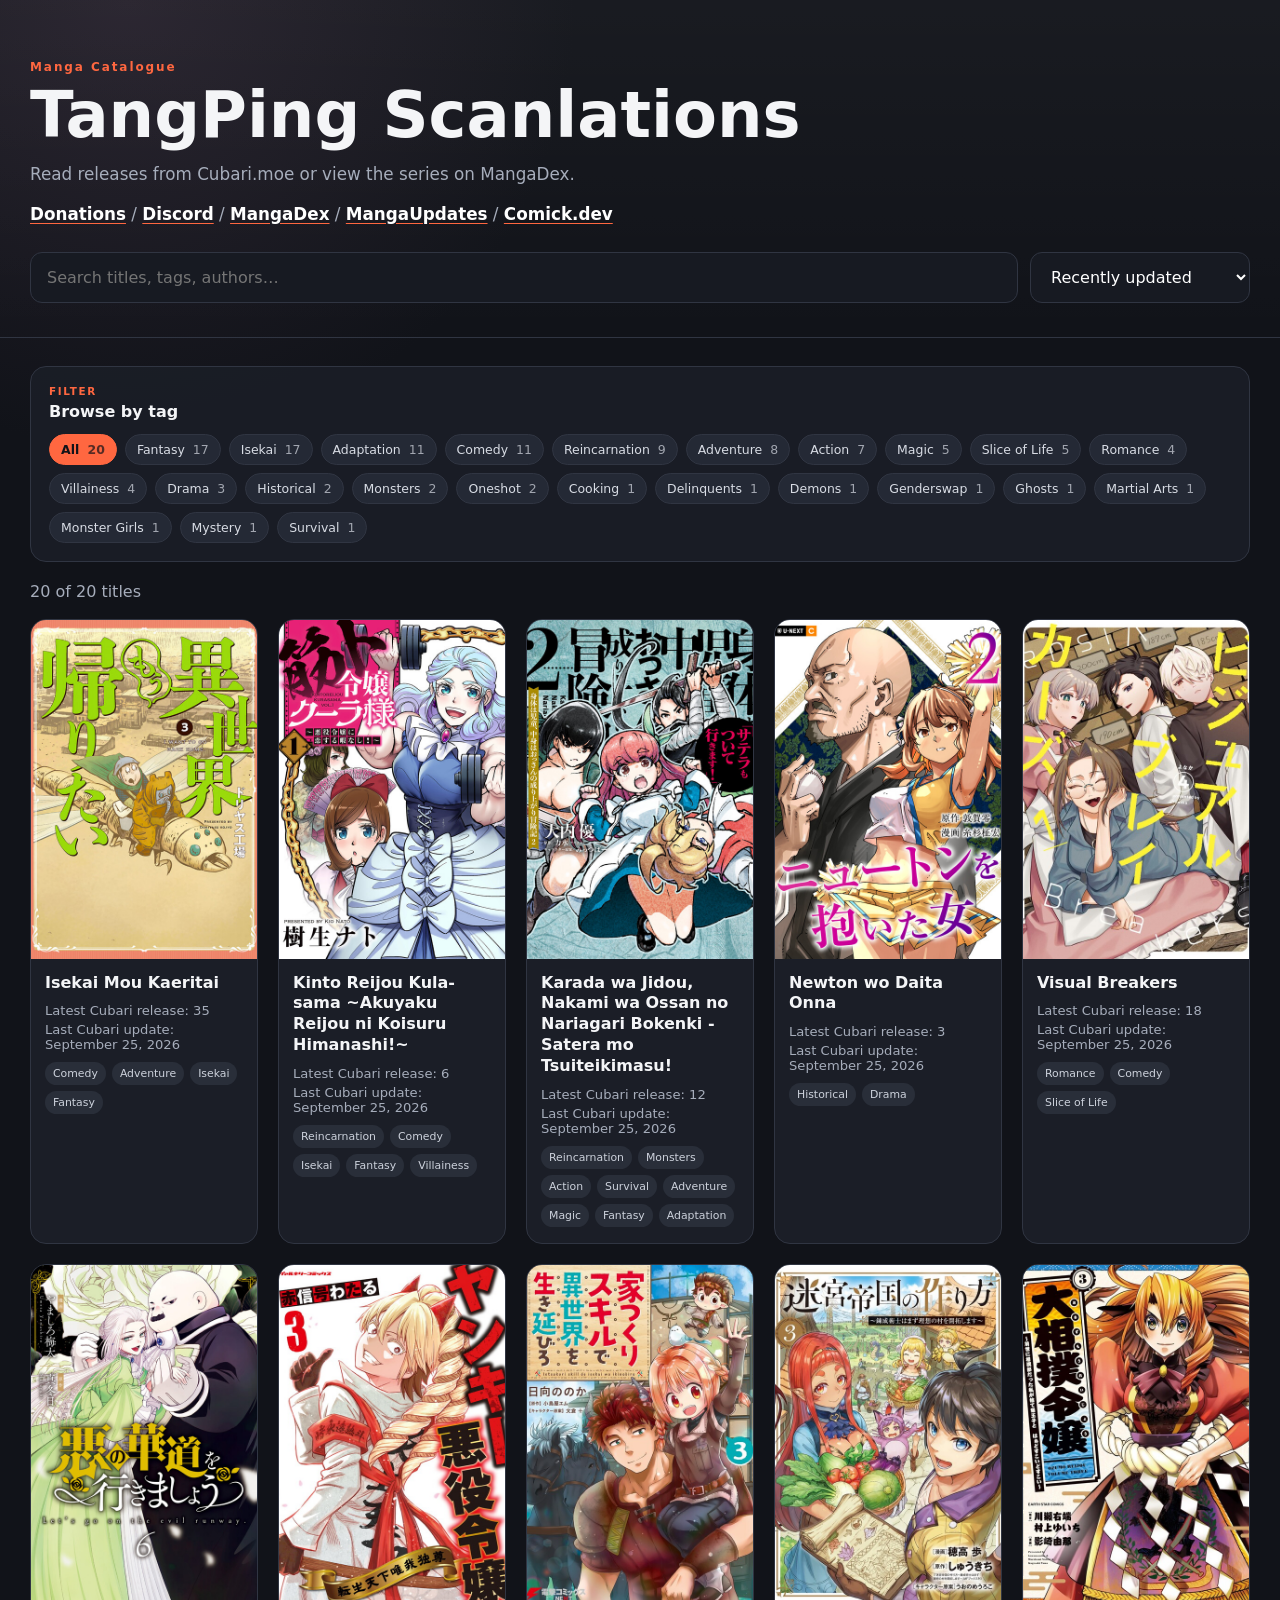
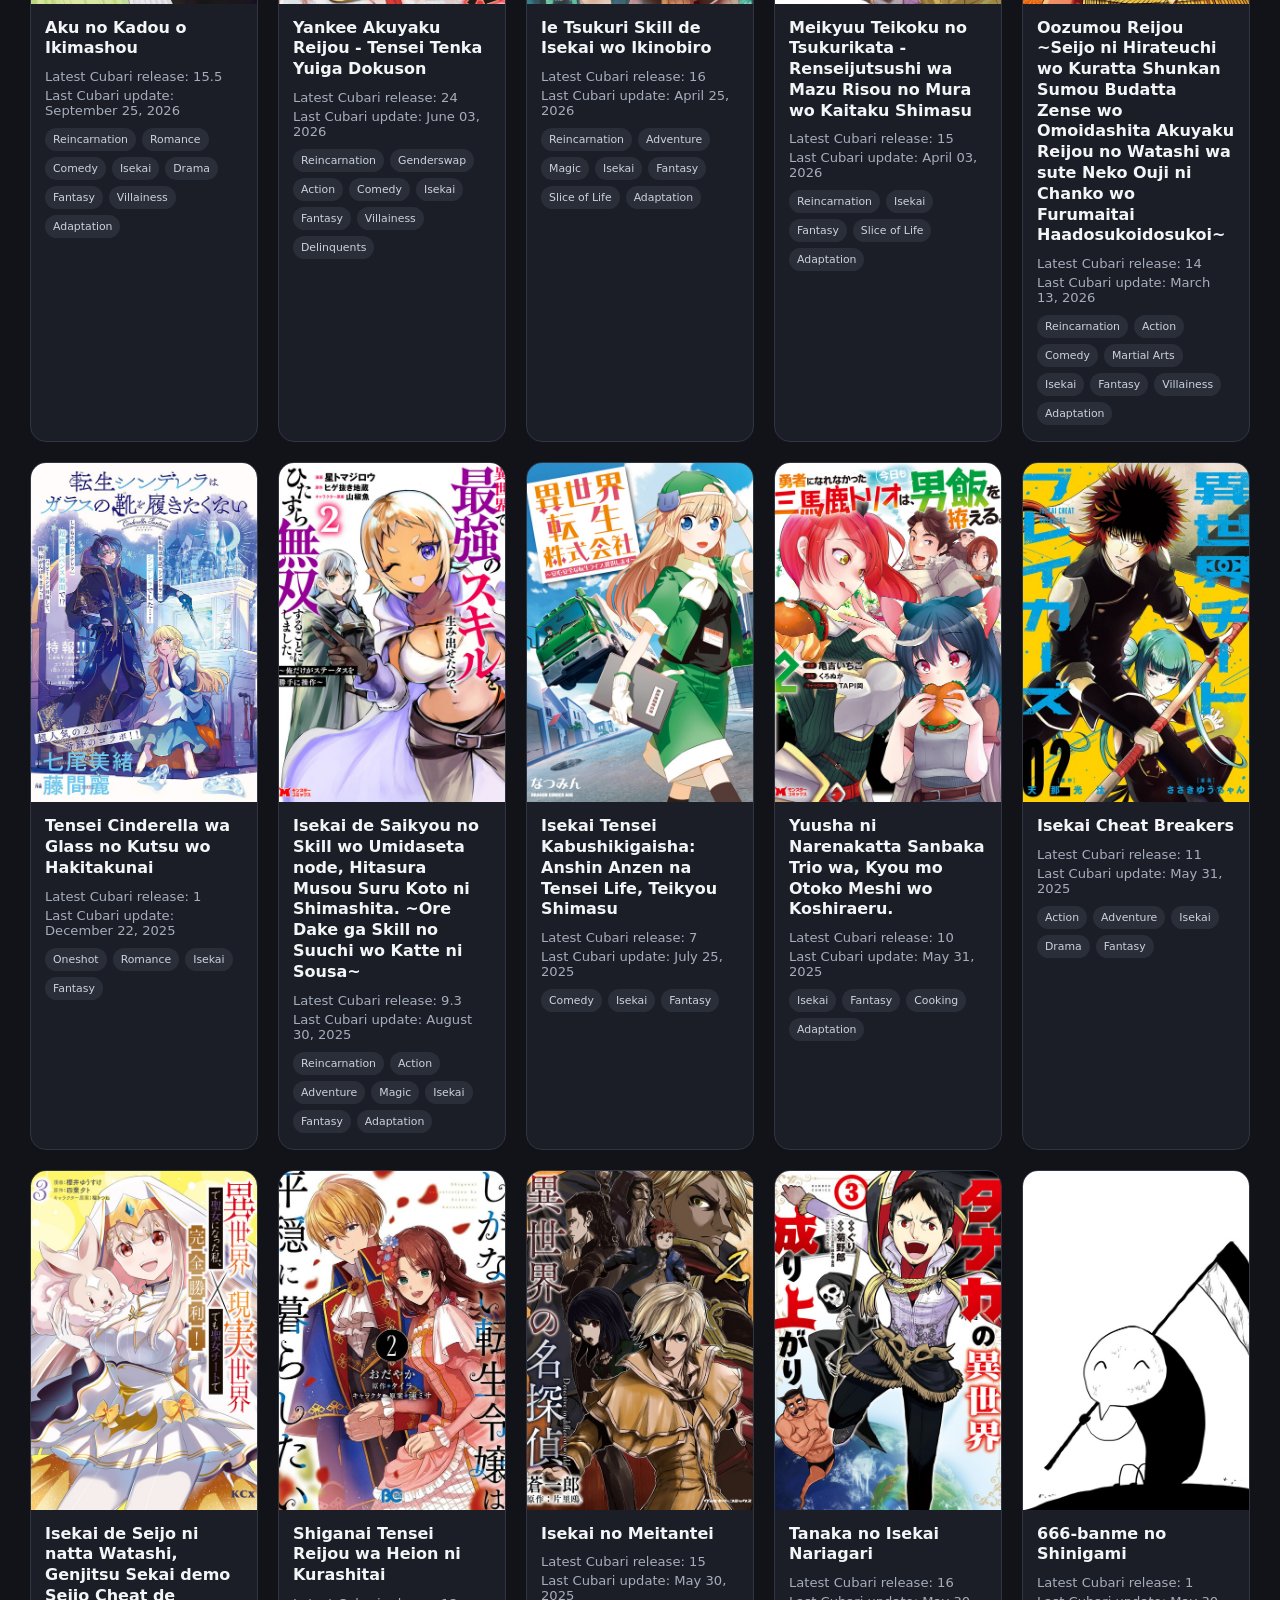
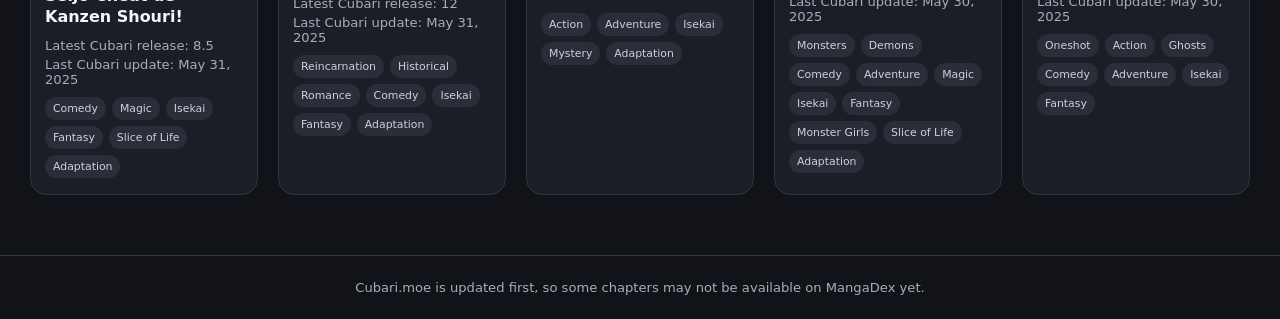
==== index.html @ c12f5ad5 "Update Cubari manga website" ====
<!doctype html>
<html lang="en">
<head>
  <meta charset="utf-8">
  <meta name="viewport" content="width=device-width, initial-scale=1">
  <meta name="color-scheme" content="dark">
  <title>TangPing Scanlations</title>
  <link rel="stylesheet" href="assets/site.css?v=1790356402">
</head>
<body style="--accent:#ff6740">
  <header class="hero">
    <div class="hero-inner">
      <p class="eyebrow">Manga Catalogue</p>
      <h1>TangPing Scanlations</h1>
      <p class="hero-introduction">Read releases from Cubari.moe or view the series on MangaDex.<br>
<br>
<a href="https://shorturl.at/8jnUM" target="_blank" rel="noopener noreferrer"><strong>Donations</strong></a> / <a href="https://discord.gg/afkSENmHSy" target="_blank" rel="noopener noreferrer"><strong>Discord</strong></a> / <a href="https://mangadex.org/group/c5363518-3454-4094-8c05-0d97fda485d5/tangping-scanlations" target="_blank" rel="noopener noreferrer"><strong>MangaDex</strong></a> / <a href="https://www.mangaupdates.com/group/rvo16eq/tangping-scanlations" target="_blank" rel="noopener noreferrer"><strong>MangaUpdates</strong></a> / <a href="https://comick.dev/group/tang-ping-scanlations" target="_blank" rel="noopener noreferrer"><strong>Comick.dev</strong></a></p>
      <div class="toolbar">
        <input id="search" type="search" placeholder="Search titles, tags, authors…" autocomplete="off">
        <select id="sort" aria-label="Sort titles">
          <option value="recent">Recently updated</option>
          <option value="title">Title A–Z</option>
          <option value="chapters">Most Cubari chapters</option>
        </select>
      </div>
    </div>
  </header>
  <main>
    <section id="tagPanel" class="tag-panel">
      <div class="tag-panel-heading">
        <div><p class="eyebrow small-eyebrow">FILTER</p><h2>Browse by tag</h2></div>
        <button id="clearTags" class="clear-filter" type="button" hidden>Clear tags</button>
      </div>
      <div id="tagFilters" class="tag-filters" aria-label="Tag filters"></div>
      <p id="tagEmpty" class="tag-empty" hidden>No tags are cached yet. Return to Cubari Site Publisher and run “Refresh All MangaDex Data,” then regenerate the preview.</p>
    </section>
    <div id="summary" class="summary"></div>
    <section id="grid" class="grid" aria-live="polite"></section>
    <p id="empty" class="empty" hidden>No matching titles.</p>
  </main>
  <footer>Cubari.moe is updated first, so some chapters may not be available on MangaDex yet.</footer>
  <script src="assets/catalog.js?v=1790356402"></script>
</body>
</html>
---- assets/site.css ----
:root{font-family:Inter,ui-sans-serif,system-ui,-apple-system,BlinkMacSystemFont,"Segoe UI",sans-serif;color:#f3f4f6;background:#111319;--accent:#ff6740;--panel:#1b1e27;--muted:#a6adbb;--line:#303542}*{box-sizing:border-box}body{margin:0;min-height:100vh;background:radial-gradient(circle at 10% 0,#25202b 0,transparent 28rem),#111319;color:#f4f5f7}a{color:inherit}.hero{border-bottom:1px solid var(--line);background:linear-gradient(180deg,rgba(255,255,255,.035),transparent)}.hero-inner,main{width:min(1220px,calc(100% - 32px));margin:auto}.hero-inner{padding:60px 0 34px}.eyebrow{font-size:.75rem;letter-spacing:.16em;color:var(--accent);font-weight:800;margin:0 0 10px}.small-eyebrow{font-size:.65rem;margin-bottom:5px}.hero h1{font-size:clamp(2rem,5vw,4.4rem);line-height:.98;margin:0;max-width:900px}.hero p:not(.eyebrow){color:var(--muted);max-width:760px;font-size:1.05rem}.hero-introduction a{color:#fff;text-decoration-color:var(--accent);text-underline-offset:3px}.hero-introduction a:hover{color:var(--accent)}.hero-introduction strong{color:#fff}.toolbar{display:grid;grid-template-columns:minmax(0,1fr) 220px;gap:12px;margin-top:28px}.toolbar input,.toolbar select{width:100%;border:1px solid var(--line);background:#171a22;color:#fff;border-radius:12px;padding:14px 16px;font:inherit;outline:none}.toolbar input:focus,.toolbar select:focus{border-color:var(--accent);box-shadow:0 0 0 3px color-mix(in srgb,var(--accent) 22%,transparent)}main{padding:28px 0 60px}.tag-panel{border:1px solid var(--line);background:color-mix(in srgb,var(--panel) 88%,transparent);border-radius:16px;padding:18px;margin-bottom:20px}.tag-panel-heading{display:flex;align-items:end;justify-content:space-between;gap:16px;margin-bottom:13px}.tag-panel h2{font-size:1rem;margin:0}.tag-filters{display:flex;flex-wrap:wrap;gap:8px}.tag-empty{margin:8px 0 0;color:var(--muted);font-size:.85rem}.tag-filter,.card-tag,.clear-filter{font:inherit;cursor:pointer}.tag-filter{border:1px solid var(--line);background:#242935;color:#d8dce4;border-radius:999px;padding:7px 11px;font-size:.78rem;transition:.15s border-color,.15s background,.15s color}.tag-filter:hover{border-color:var(--accent)}.tag-filter.active{background:var(--accent);border-color:var(--accent);color:#111319;font-weight:800}.tag-filter .count{opacity:.7;margin-left:4px}.clear-filter{border:0;background:transparent;color:var(--accent);padding:5px;font-weight:700}.summary{color:var(--muted);margin-bottom:18px}.grid{display:grid;grid-template-columns:repeat(auto-fill,minmax(205px,1fr));gap:20px}.card{display:flex;flex-direction:column;background:var(--panel);border:1px solid var(--line);border-radius:16px;overflow:hidden;transition:.18s transform,.18s border-color,.18s box-shadow}.card:hover{transform:translateY(-4px);border-color:color-mix(in srgb,var(--accent) 65%,var(--line));box-shadow:0 15px 32px rgba(0,0,0,.28)}.cover-link{display:block}.cover-wrap{aspect-ratio:2/3;background:#262a35;overflow:hidden}.cover-wrap img{width:100%;height:100%;object-fit:cover;display:block}.card-body{padding:14px 14px 16px}.title-link{text-decoration:none}.card h2{font-size:1rem;line-height:1.3;margin:0 0 10px}.meta{color:var(--muted);font-size:.82rem;display:grid;gap:4px}.badge-row{display:flex;flex-wrap:wrap;gap:6px;margin-top:10px}.badge,.card-tag{font-size:.68rem;padding:4px 7px;border-radius:999px;background:#292e39;color:#cdd2dc;border:1px solid transparent;text-decoration:none}.card-tag:hover,.badge[href]:hover{border-color:var(--accent);color:#fff}.empty{padding:80px 0;text-align:center;color:var(--muted)}footer{border-top:1px solid var(--line);color:var(--muted);padding:24px;text-align:center;font-size:.82rem;white-space:pre-line}.title-page{padding-top:38px}.back{display:inline-flex;align-items:center;gap:8px;color:var(--muted);text-decoration:none;margin-bottom:24px}.title-hero{display:grid;grid-template-columns:minmax(210px,300px) minmax(0,1fr);gap:36px;align-items:start}.title-cover{width:100%;aspect-ratio:2/3;object-fit:cover;border-radius:18px;border:1px solid var(--line);box-shadow:0 24px 45px rgba(0,0,0,.3)}.kicker{color:var(--accent);font-weight:800;font-size:.8rem;letter-spacing:.12em}.title-info h1{font-size:clamp(2rem,5vw,4rem);line-height:1.03;margin:6px 0 8px}.original-title{color:var(--muted);font-size:1.1rem;margin:0 0 18px}.facts{display:flex;flex-wrap:wrap;gap:8px;margin:16px 0}.fact{border:1px solid var(--line);background:var(--panel);border-radius:999px;padding:7px 11px;color:#d5d8df;font-size:.82rem}.buttons{display:flex;flex-wrap:wrap;gap:12px;margin:26px 0}.button{display:inline-flex;justify-content:center;align-items:center;min-height:46px;padding:0 18px;border-radius:12px;text-decoration:none;font-weight:800;border:1px solid var(--line);background:#242935}.button.primary{background:var(--accent);border-color:var(--accent);color:#111319}.button.disabled{opacity:.45;pointer-events:none}.section{margin-top:38px;padding-top:28px;border-top:1px solid var(--line)}.section h2{font-size:1.2rem;margin-top:0}.section p{color:#d7dae0;line-height:1.72;white-space:pre-wrap}.link-list{display:flex;flex-wrap:wrap;gap:10px}.link-list a{color:#e9ebef;border:1px solid var(--line);background:var(--panel);padding:9px 12px;border-radius:10px;text-decoration:none}.alt-titles{color:var(--muted);line-height:1.55}.chapter-list{display:grid;gap:10px}.chapter-row{display:grid;grid-template-columns:minmax(0,1fr) auto;gap:18px;align-items:center;padding:13px 14px;border:1px solid var(--line);background:var(--panel);border-radius:12px}.chapter-main{min-width:0}.chapter-name{font-weight:800;line-height:1.3}.chapter-sub{color:var(--muted);font-size:.78rem;margin-top:4px}.chapter-read{white-space:nowrap;min-height:38px;padding:0 13px;font-size:.8rem}.loading{color:var(--muted);padding:60px 0}@media(max-width:720px){.toolbar{grid-template-columns:1fr}.chapter-row{grid-template-columns:1fr}.chapter-read{width:100%}.title-hero{grid-template-columns:1fr}.title-cover{max-width:270px}.hero-inner{padding-top:38px}.grid{grid-template-columns:repeat(2,minmax(0,1fr));gap:12px}.card-body{padding:11px}.card h2{font-size:.9rem}.tag-panel-heading{align-items:start}}@media(max-width:430px){.hero-inner,main{width:min(100% - 20px,1220px)}}
.chapter-row{color:inherit;text-decoration:none;cursor:pointer;transition:border-color .16s ease,background .16s ease,transform .16s ease}.chapter-row:hover,.chapter-row:focus-visible{border-color:color-mix(in srgb,var(--accent) 70%,var(--line));background:color-mix(in srgb,var(--accent) 8%,var(--panel));transform:translateY(-1px);outline:none}.chapter-row.unavailable{cursor:default;opacity:.55}/* Native static reader. */
.native-reader-page{margin:0;background:#090a0d;overflow:hidden}.native-reader{height:100vh;height:100dvh;display:grid;grid-template-rows:auto minmax(0,1fr);background:#090a0d;color:#fff;--safe-top:env(safe-area-inset-top,0px);--safe-right:env(safe-area-inset-right,0px);--safe-bottom:env(safe-area-inset-bottom,0px);--safe-left:env(safe-area-inset-left,0px)}.reader-controls{max-height:calc(92px + var(--safe-top));opacity:1;overflow:hidden;transform:translateY(0);transition:max-height .2s ease,opacity .16s ease,transform .2s ease;z-index:10}.native-reader.controls-hidden .reader-controls{max-height:0;opacity:0;transform:translateY(-100%);pointer-events:none}.reader-top-hotspot{position:fixed;z-index:20;top:0;left:0;right:0;height:max(12px,var(--safe-top));background:transparent;pointer-events:none}.native-reader.controls-hidden .reader-top-hotspot{pointer-events:auto}.native-reader-bar{position:relative;min-height:52px;padding:calc(5px + var(--safe-top)) max(10px,var(--safe-right)) 5px max(10px,var(--safe-left));display:flex;align-items:center;justify-content:center;background:#27292d;border-bottom:1px solid #3a3d44}.reader-exit{position:absolute;left:max(10px,var(--safe-left));top:calc(5px + var(--safe-top));display:grid;place-items:center;width:34px;height:34px;border-radius:8px;text-decoration:none;color:#fff;font-size:1.65rem;line-height:1}.reader-heading{display:block;min-width:0;width:min(56vw,760px);text-align:center;text-decoration:none;color:#fff;border-radius:8px;padding:2px 8px}.reader-heading strong,.reader-heading span{display:block;overflow:hidden;text-overflow:ellipsis;white-space:nowrap}.reader-heading strong{font-size:.9rem;line-height:1.15}.reader-heading span{font-size:.66rem;line-height:1.15;color:#c9cdd5;margin-top:2px}.reader-actions{position:absolute;right:max(10px,var(--safe-right));top:calc(5px + var(--safe-top));display:flex;align-items:center;gap:5px}.reader-actions button,.reader-subbar button{border:1px solid #474b54;background:#30333a;color:#fff;border-radius:8px;min-height:34px;height:34px;padding:0 9px;font:inherit;font-size:.82rem;cursor:pointer}.reader-actions button:not(#readerMode):not(#readerZoomReset){width:34px;padding:0}.reader-actions #readerMode{min-width:58px}.reader-actions #readerZoomReset{min-width:54px}.reader-exit:hover,.reader-exit:focus-visible,.reader-heading:hover,.reader-heading:focus-visible,.reader-actions button:hover,.reader-actions button:focus-visible,.reader-subbar button:hover,.reader-subbar button:focus-visible{background:#383b42;outline:none}.reader-subbar{display:grid;grid-template-columns:minmax(78px,auto) minmax(0,1fr) minmax(78px,auto);align-items:center;gap:8px;min-height:36px;padding:2px max(10px,var(--safe-right)) 2px max(10px,var(--safe-left));background:#1c1e23;border-bottom:1px solid #30333a;color:#d8dbe2;font-size:.72rem}.reader-subbar span{text-align:center;white-space:nowrap;overflow:hidden;text-overflow:ellipsis}.reader-subbar button{height:30px;min-height:30px;padding:0 8px;font-size:.72rem}.reader-subbar button:disabled{opacity:.35;cursor:not-allowed}.reader-viewport{position:relative;width:100%;margin:0;padding:0 0 var(--safe-bottom);min-height:0;overflow:auto;overscroll-behavior:contain;background:#0b0c10;scrollbar-gutter:stable;outline:none}.reader-pages{min-height:100%;display:flex;align-items:center;flex-direction:column}.reader-loading{margin:auto;color:#b8bdc8;padding:40px}.reader-image{display:block;height:auto;max-width:none;max-height:none;background:#15171c;flex:0 0 auto;user-select:none;-webkit-user-drag:none;visibility:hidden;opacity:0;transition:opacity .08s ease}.reader-image.ready{visibility:visible;opacity:1}.strip-mode .reader-pages{gap:0;padding:14px 12px}.single-mode .reader-pages{width:max-content;min-width:100%;height:max-content;min-height:100%;justify-content:center;align-items:center;padding:8px 52px}.single-mode .reader-image{display:none}.single-mode .reader-image.active{display:block}.reader-page-nav{display:none;position:absolute;z-index:3;top:0;bottom:0;width:48px;border:0;background:linear-gradient(90deg,rgba(0,0,0,.26),transparent);color:#fff;font-size:2.2rem;cursor:pointer;opacity:.7;transition:opacity .15s ease}.reader-page-nav.next{right:0;background:linear-gradient(270deg,rgba(0,0,0,.26),transparent)}.reader-page-nav.prev{left:0}.single-mode .reader-page-nav{display:block}.reader-page-nav:hover{opacity:1}.reader-page-nav:disabled{opacity:.1;cursor:default}.reader-error{position:fixed;inset:0;display:grid;place-content:center;text-align:center;gap:12px;padding:30px;background:#111319;z-index:30}.reader-error[hidden]{display:none}.reader-error h1{margin:0;font-size:1.35rem}.reader-error p{color:#b7bdc8;max-width:620px}.reader-error .button{margin:0 5px}.reader-image-error{width:min(720px,calc(100vw - 30px));padding:30px;margin:8px auto;border:1px dashed #6d7480;color:#d8dce4;text-align:center;background:#1b1e27}.reader-image-error a{color:var(--accent)}
@media(max-width:1050px){.reader-heading{width:min(45vw,600px)}.reader-actions #readerZoomReset{display:none}.reader-actions #readerMode{min-width:52px}.reader-actions button,.reader-subbar button{font-size:.75rem}}
@media(max-width:760px){.native-reader-bar{display:grid;grid-template-columns:38px minmax(0,1fr) auto;justify-content:stretch;gap:5px}.reader-exit,.reader-actions{position:static}.reader-exit{grid-column:1;width:32px;height:32px}.reader-heading{grid-column:2;width:auto;padding:2px 4px}.reader-actions{grid-column:3}.reader-actions button{height:32px;min-height:32px}.reader-actions button:not(#readerMode):not(#readerZoomReset){width:32px}.reader-actions #readerMode{min-width:48px;padding:0 6px}.reader-heading strong{font-size:.82rem}.reader-heading span{font-size:.6rem}.reader-subbar{grid-template-columns:70px minmax(0,1fr) 70px;font-size:.66rem}.reader-subbar button{padding:0 4px;font-size:.65rem}.strip-mode .reader-pages{padding-left:0;padding-right:0}.single-mode .reader-pages{padding:6px 40px}.reader-page-nav{width:36px}}
@media(max-width:500px){.reader-actions #readerMode{min-width:46px}.reader-heading strong{font-size:.76rem}.reader-subbar{grid-template-columns:58px minmax(0,1fr) 58px}.reader-subbar button{font-size:0}.reader-subbar #readerPrevChapter::after{content:'‹ Ch.';font-size:.64rem}.reader-subbar #readerNextChapter::after{content:'Ch. ›';font-size:.64rem}.single-mode .reader-pages{padding-left:34px;padding-right:34px}}
@media(max-height:500px) and (orientation:landscape){.native-reader-bar{min-height:44px;padding-top:calc(3px + var(--safe-top));padding-bottom:3px}.reader-exit{top:calc(3px + var(--safe-top));width:30px;height:30px}.reader-actions{top:calc(3px + var(--safe-top))}.reader-actions button{height:30px;min-height:30px}.reader-heading strong{font-size:.78rem}.reader-heading span{font-size:.56rem;margin-top:1px}.reader-subbar{min-height:31px}.reader-subbar button{height:27px;min-height:27px}.reader-controls{max-height:calc(78px + var(--safe-top))}}


/* Title metadata and scalable chapter browser */
.title-details{display:grid;grid-template-columns:minmax(0,1fr) minmax(260px,.65fr);gap:28px;margin-top:38px;padding-top:30px;border-top:1px solid var(--line)}
.title-detail{min-width:0}.title-detail.description-detail{grid-column:1/-1}.title-detail h2{font-size:1.2rem;margin:0 0 16px}.title-detail p{color:#d7dae0;line-height:1.72;white-space:pre-wrap;margin:0}.title-detail .link-list{align-items:flex-start}.releases-section{margin-top:38px}.releases-heading{display:flex;align-items:flex-end;justify-content:space-between;gap:16px}.releases-heading h2{display:flex;align-items:center;gap:9px;margin-bottom:6px}.chapter-total{display:inline-flex;align-items:center;justify-content:center;min-width:28px;height:24px;padding:0 8px;border-radius:999px;background:color-mix(in srgb,var(--accent) 18%,var(--panel));color:var(--accent);font-size:.72rem}.section-note,.chapter-summary{color:var(--muted)!important;font-size:.88rem;line-height:1.5!important;margin:0}.chapter-tools{display:grid;grid-template-columns:minmax(0,1fr) 150px;gap:12px;margin:18px 0 14px}.chapter-tools input,.chapter-tools select{width:100%;border:1px solid var(--line);background:#171a22;color:#fff;border-radius:11px;padding:11px 13px;font:inherit;outline:none}.chapter-tools input:focus,.chapter-tools select:focus{border-color:var(--accent);box-shadow:0 0 0 3px color-mix(in srgb,var(--accent) 20%,transparent)}.chapter-jump-wrap{display:flex;align-items:flex-start;gap:12px;margin:14px 0 16px;padding:13px 0;border-top:1px solid var(--line);border-bottom:1px solid var(--line)}.chapter-jump-label{flex:none;padding-top:8px;color:var(--muted);font-size:.68rem;letter-spacing:.16em;font-weight:800}.chapter-jump{display:flex;flex-wrap:wrap;gap:8px;min-width:0}.chapter-range{border:1px solid var(--line);background:#20242e;color:#cdd3de;border-radius:9px;padding:7px 10px;font:inherit;font-size:.76rem;cursor:pointer}.chapter-range:hover{border-color:var(--accent)}.chapter-range.active{border-color:var(--accent);background:color-mix(in srgb,var(--accent) 16%,#20242e);color:#fff}.chapter-summary{margin:14px 0 10px}.chapter-list{grid-template-columns:repeat(2,minmax(0,1fr));gap:10px}.chapter-row{position:relative;min-height:62px;padding:10px 12px;text-decoration:none;color:inherit;transition:.15s border-color,.15s background,.15s transform}.chapter-row:hover{border-color:color-mix(in srgb,var(--accent) 70%,var(--line));background:color-mix(in srgb,var(--accent) 7%,var(--panel));transform:translateY(-1px)}.chapter-row:focus-visible{outline:2px solid var(--accent);outline-offset:2px}.chapter-main{padding-right:6px}.chapter-name{padding-right:8px}.chapter-sub{display:flex;flex-wrap:wrap;align-items:center;gap:4px 6px}.chapter-views{white-space:nowrap;color:#8791a8}.chapter-arrow{align-self:center;color:var(--accent);font-size:1.55rem;line-height:1}.chapter-row.unavailable{opacity:.62}.chapter-toggle-wrap{display:flex;justify-content:center;margin-top:24px}.chapter-toggle{min-width:250px;border:1px solid var(--line);background:#20242e;color:#dbe0e8;border-radius:12px;padding:12px 20px;font:inherit;font-weight:750;cursor:pointer}.chapter-toggle:hover{border-color:var(--accent);color:#fff}.chapter-empty{color:var(--muted);text-align:center;padding:28px 0}.chapter-preview .chapter-row:nth-child(n+13){display:none}
@media(max-width:720px){.title-details{grid-template-columns:1fr;gap:24px}.title-detail.description-detail{grid-column:auto}.chapter-tools{grid-template-columns:1fr}.chapter-list{grid-template-columns:1fr}.chapter-jump-wrap{display:block}.chapter-jump-label{display:block;padding:0 0 9px}.chapter-row{min-height:58px}.chapter-toggle{width:100%}}
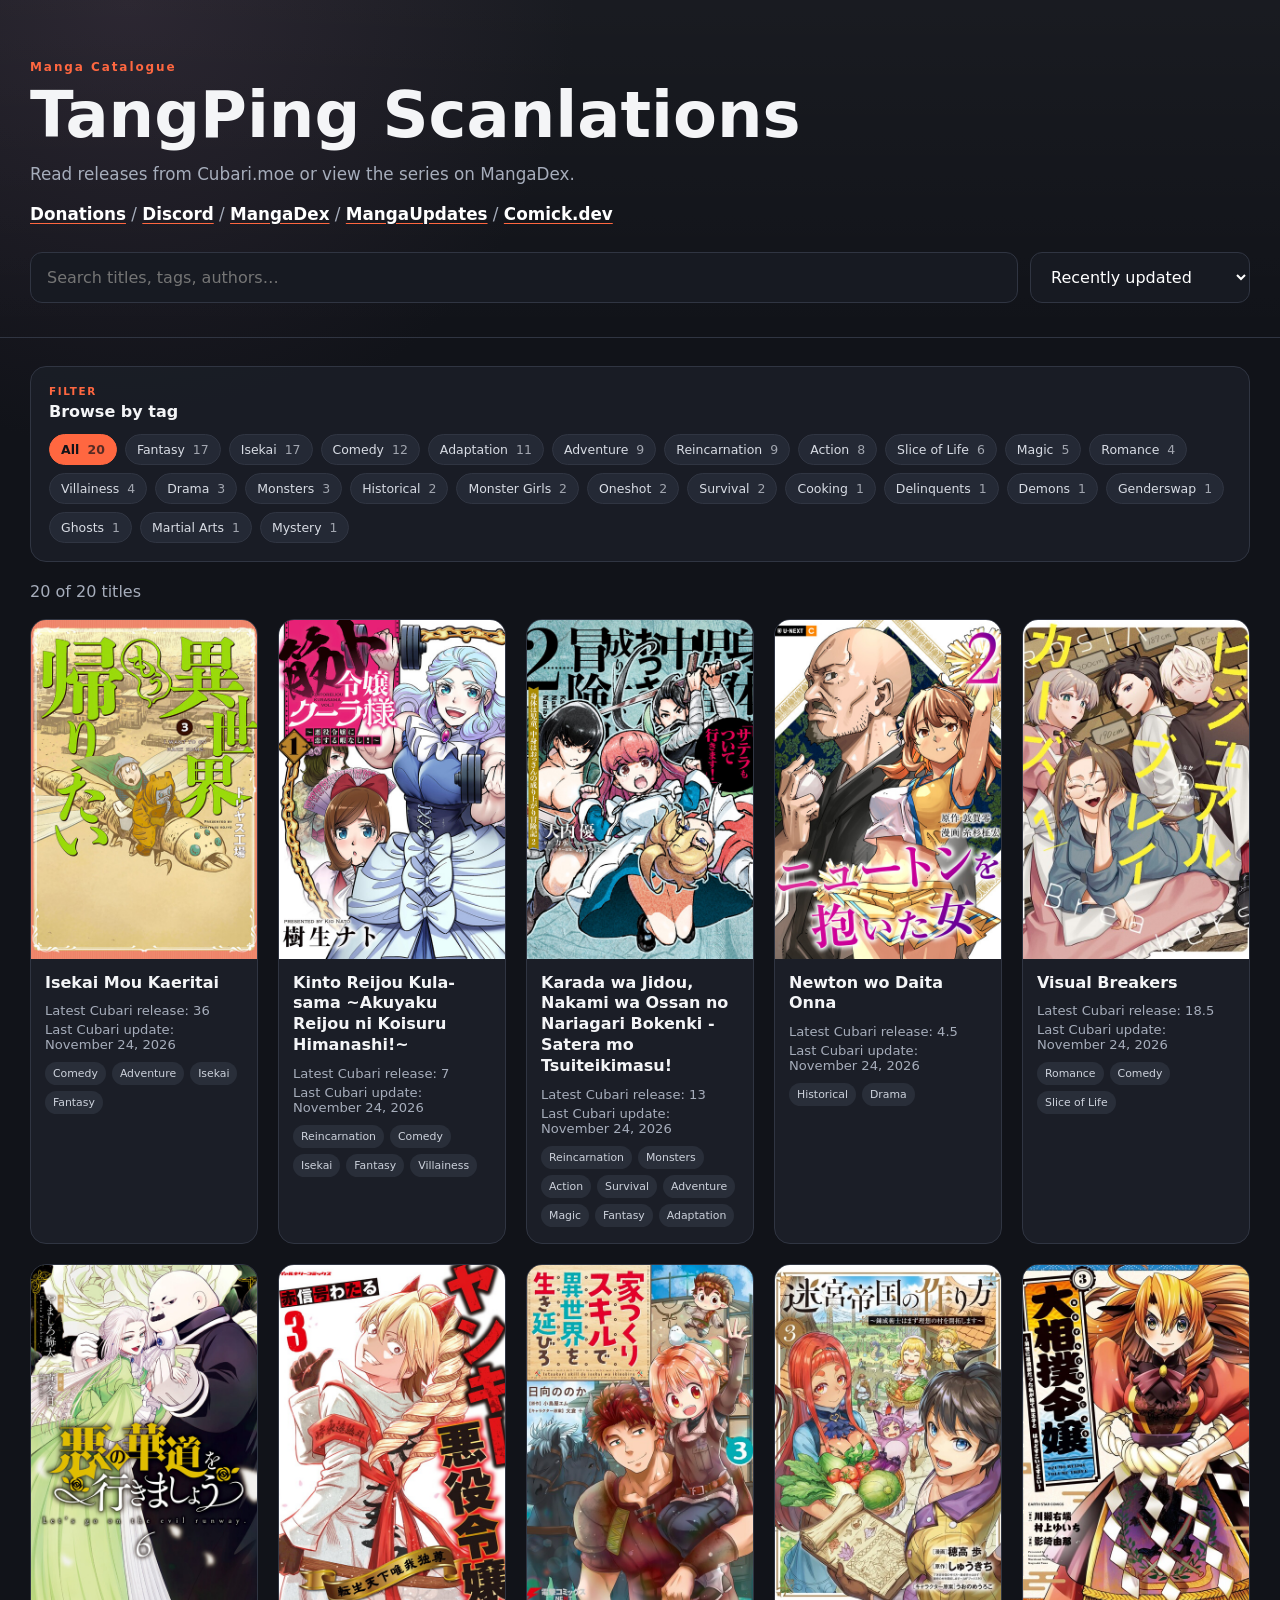
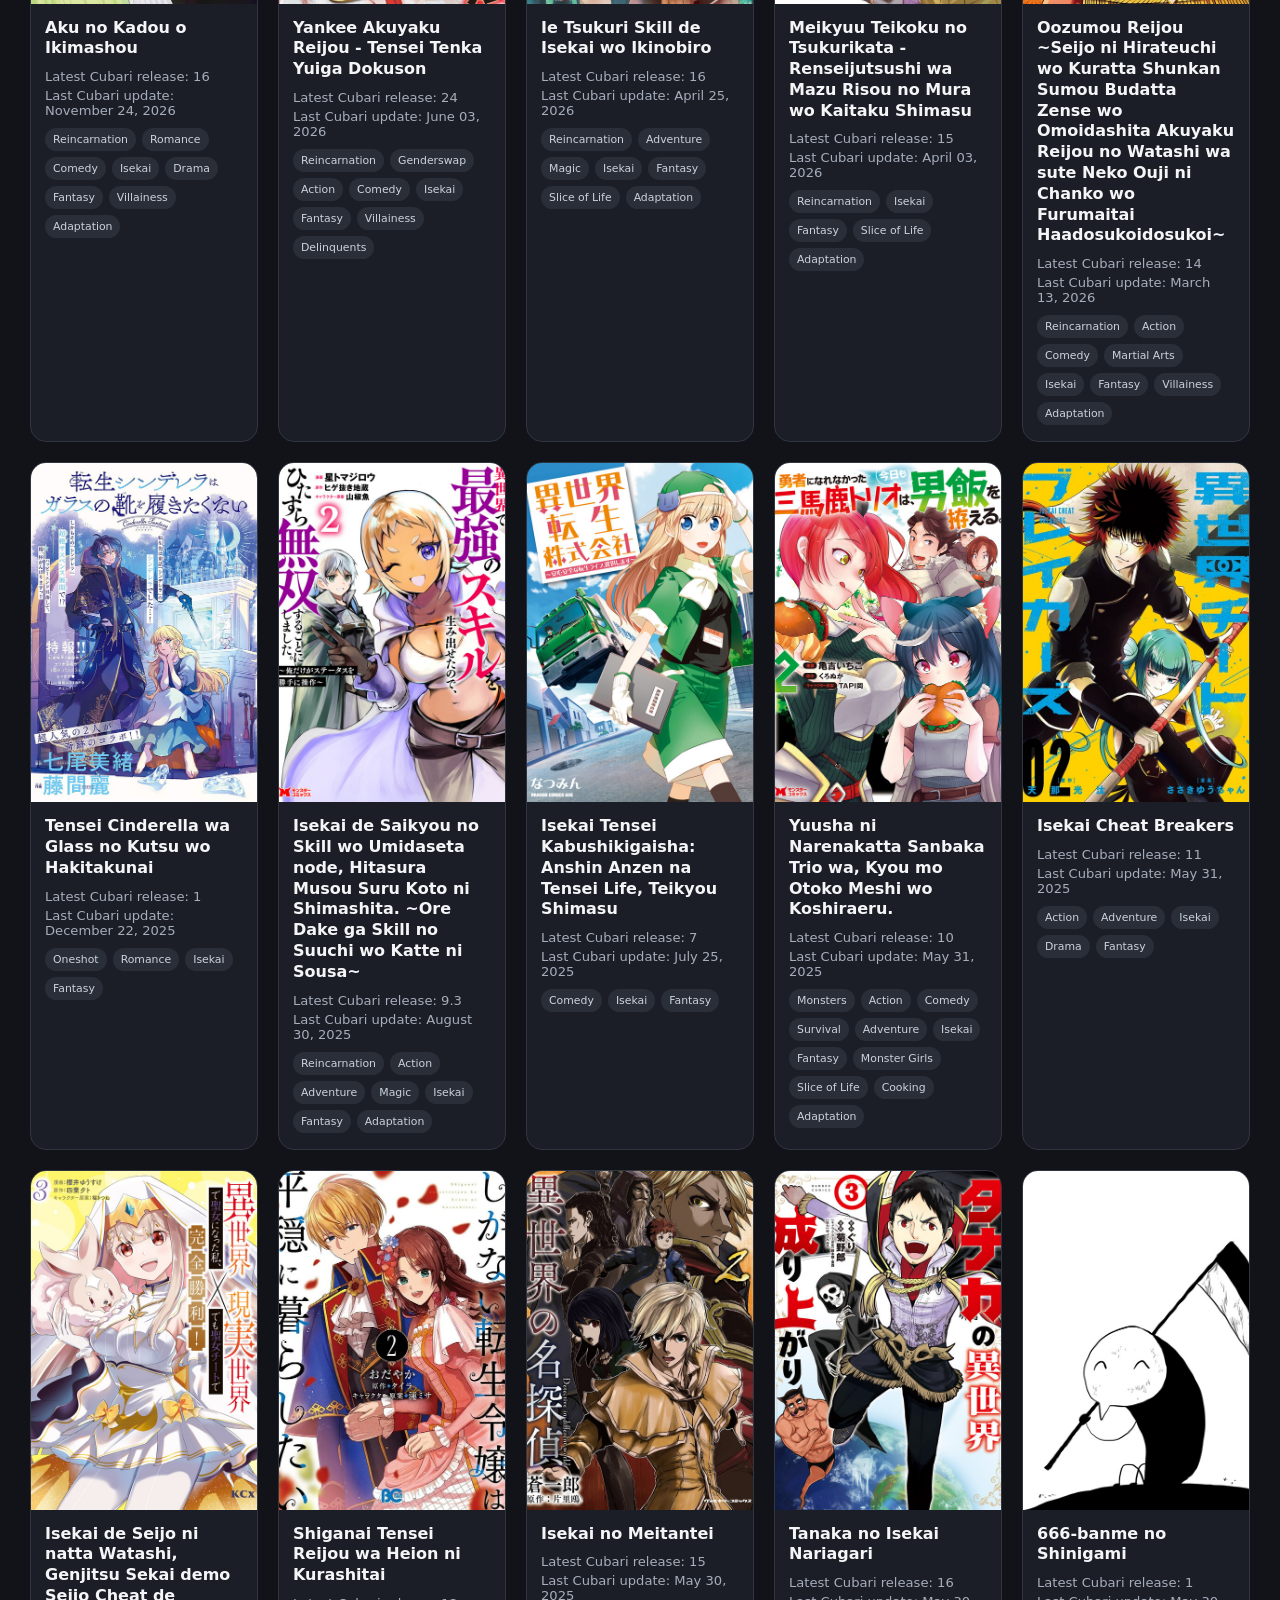
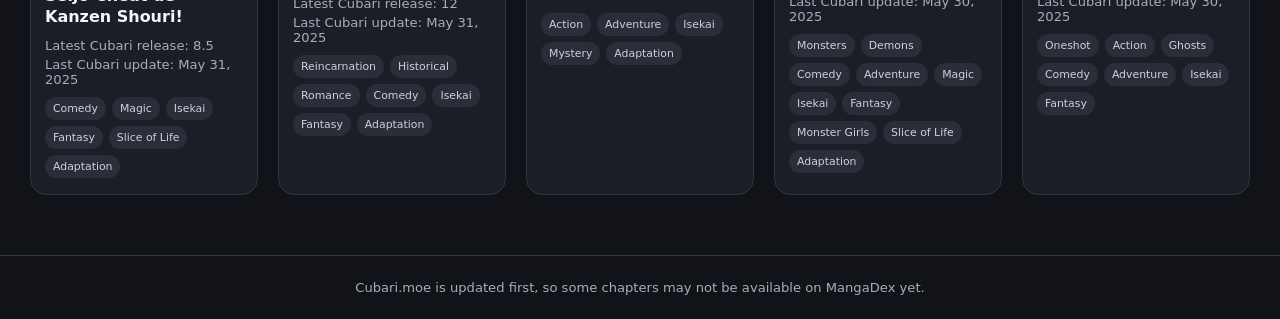
==== commit ad2262bf: "Update Cubari manga website" ====
--- a/index.html
+++ b/index.html
@@ -5,7 +5,7 @@
   <meta name="viewport" content="width=device-width, initial-scale=1">
   <meta name="color-scheme" content="dark">
   <title>TangPing Scanlations</title>
-  <link rel="stylesheet" href="assets/site.css?v=1790356402">
+  <link rel="stylesheet" href="assets/site.css?v=1795528043">
 </head>
 <body style="--accent:#ff6740">
   <header class="hero">
@@ -39,6 +39,6 @@
     <p id="empty" class="empty" hidden>No matching titles.</p>
   </main>
   <footer>Cubari.moe is updated first, so some chapters may not be available on MangaDex yet.</footer>
-  <script src="assets/catalog.js?v=1790356402"></script>
+  <script src="assets/catalog.js?v=1795528043"></script>
 </body>
 </html>
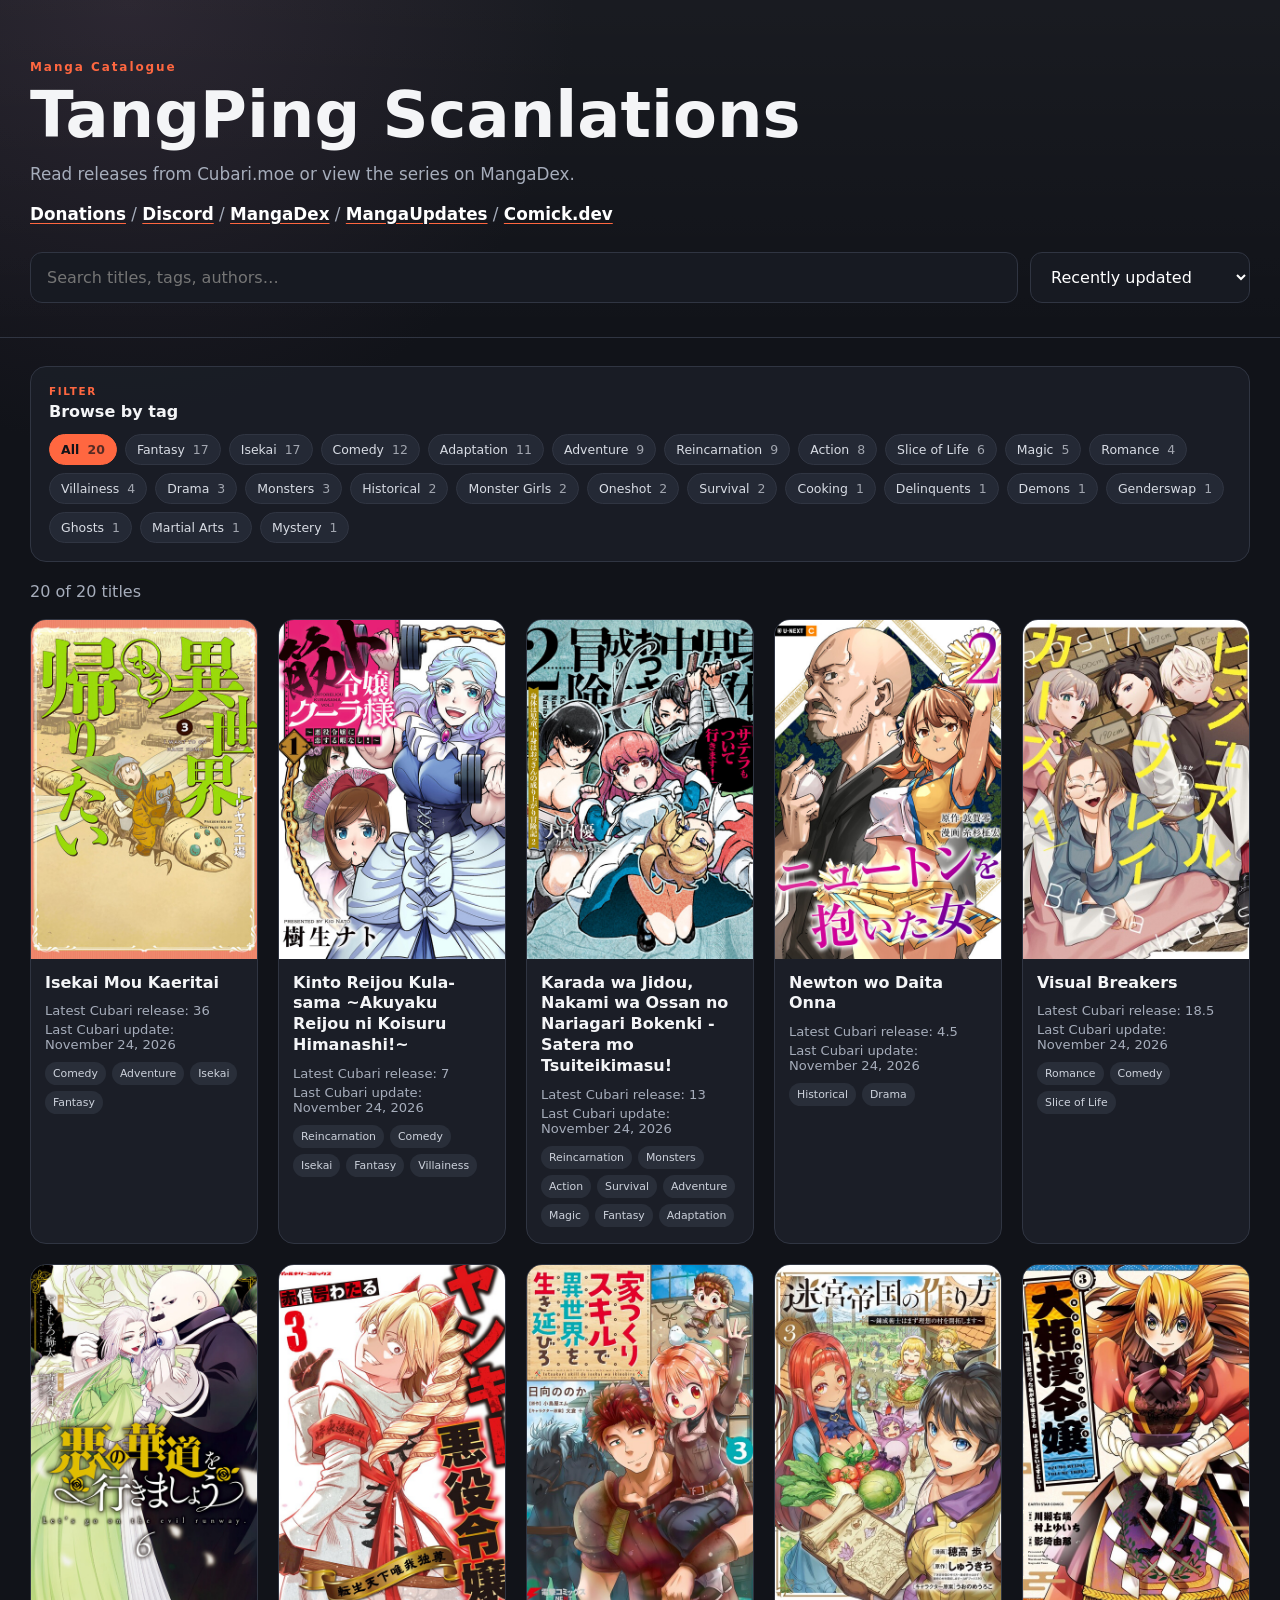
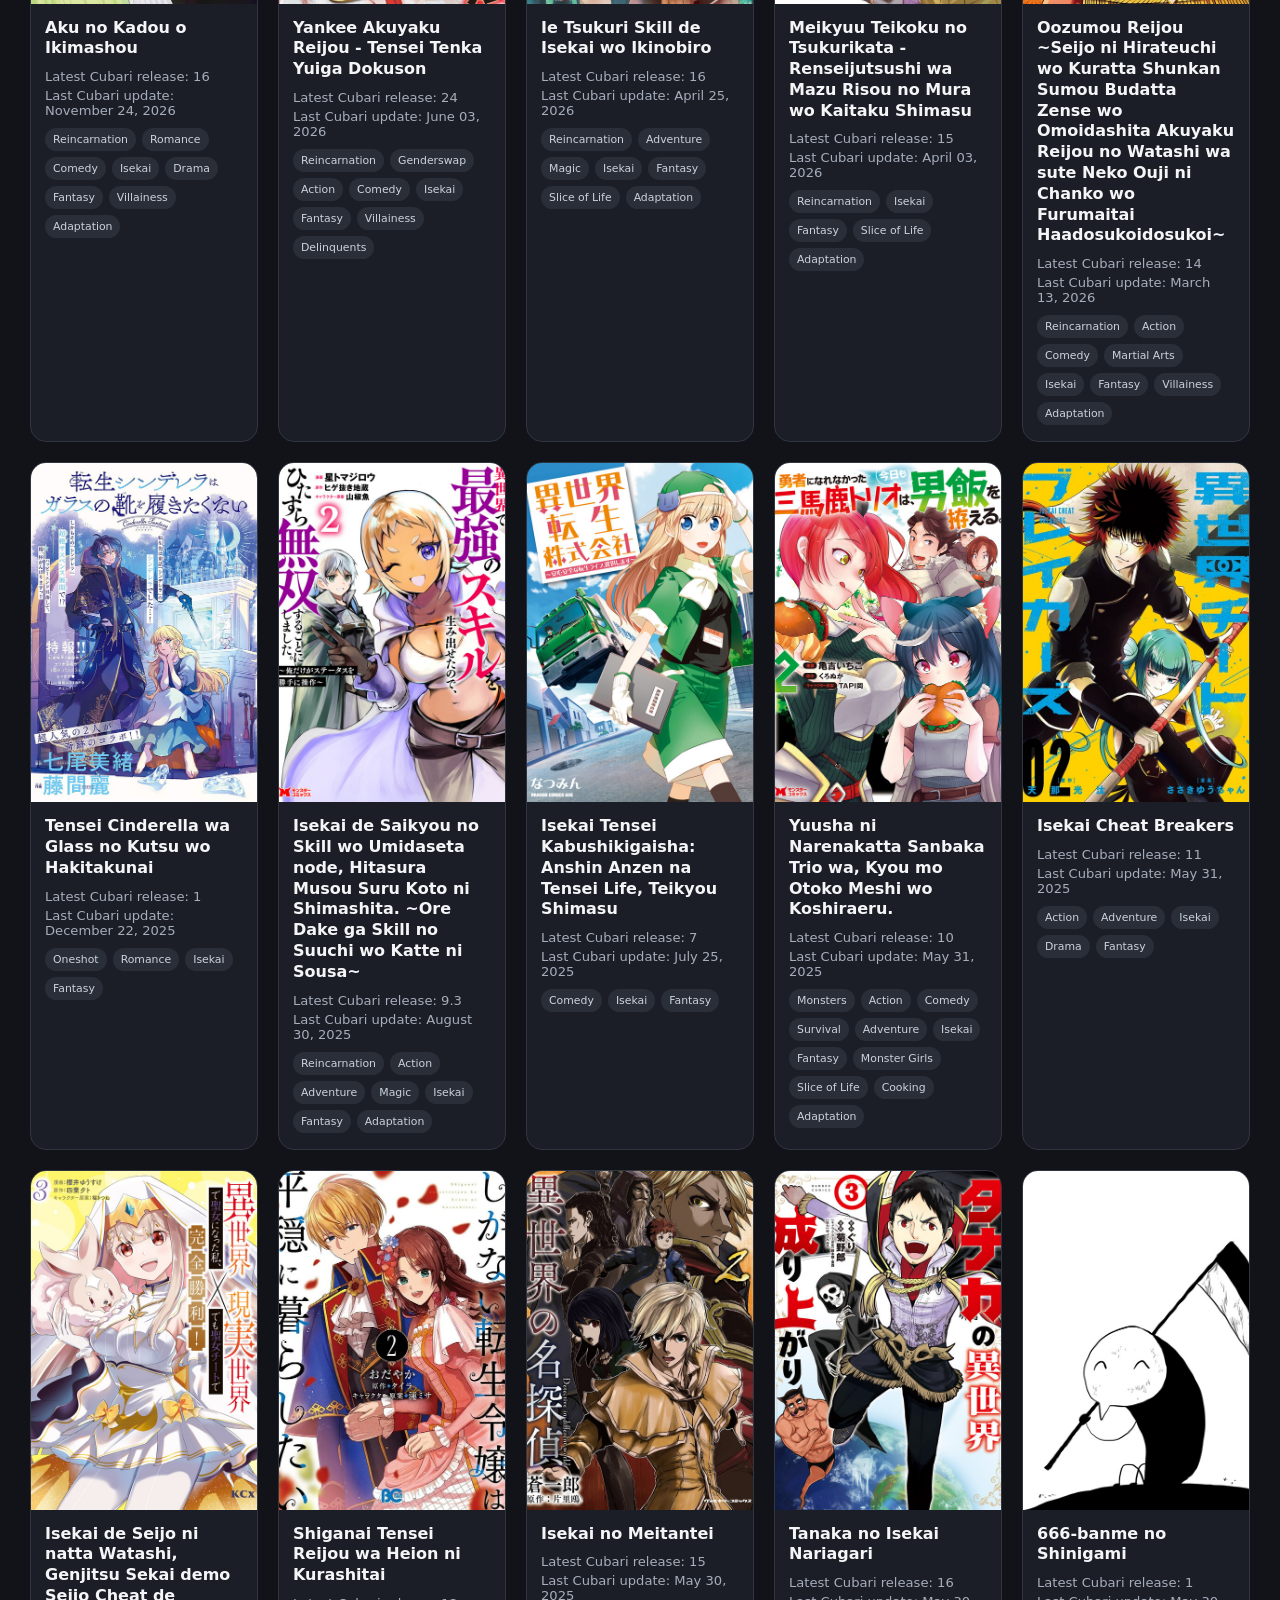
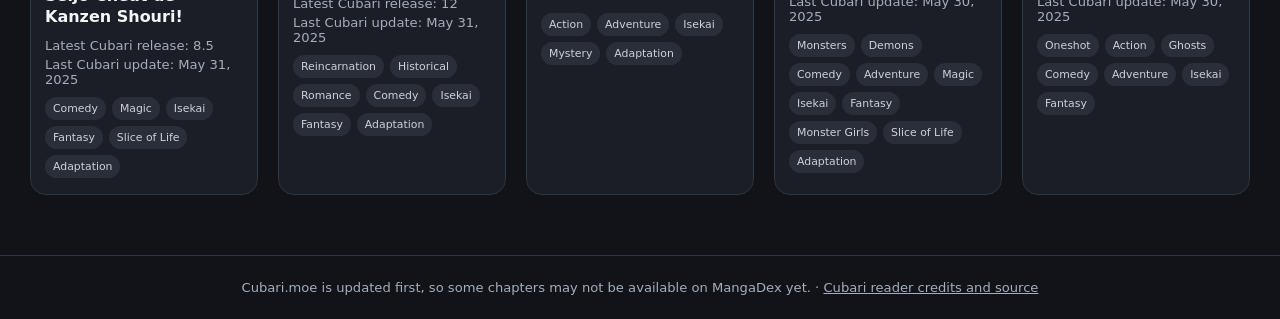
==== commit 870616c4: "Update Cubari manga website" ====
--- a/index.html
+++ b/index.html
@@ -5,7 +5,7 @@
   <meta name="viewport" content="width=device-width, initial-scale=1">
   <meta name="color-scheme" content="dark">
   <title>TangPing Scanlations</title>
-  <link rel="stylesheet" href="assets/site.css?v=1795528043">
+  <link rel="stylesheet" href="assets/site.css?v=1795535440">
 </head>
 <body style="--accent:#ff6740">
   <header class="hero">
@@ -38,7 +38,7 @@
     <section id="grid" class="grid" aria-live="polite"></section>
     <p id="empty" class="empty" hidden>No matching titles.</p>
   </main>
-  <footer>Cubari.moe is updated first, so some chapters may not be available on MangaDex yet.</footer>
-  <script src="assets/catalog.js?v=1795528043"></script>
+  <footer>Cubari.moe is updated first, so some chapters may not be available on MangaDex yet. · <a href="cubari/credits.html">Cubari reader credits and source</a></footer>
+  <script src="assets/catalog.js?v=1795535440"></script>
 </body>
 </html>
--- a/assets/site.css
+++ b/assets/site.css
@@ -1,13 +1,6 @@
 
 :root{font-family:Inter,ui-sans-serif,system-ui,-apple-system,BlinkMacSystemFont,"Segoe UI",sans-serif;color:#f3f4f6;background:#111319;--accent:#ff6740;--panel:#1b1e27;--muted:#a6adbb;--line:#303542}*{box-sizing:border-box}body{margin:0;min-height:100vh;background:radial-gradient(circle at 10% 0,#25202b 0,transparent 28rem),#111319;color:#f4f5f7}a{color:inherit}.hero{border-bottom:1px solid var(--line);background:linear-gradient(180deg,rgba(255,255,255,.035),transparent)}.hero-inner,main{width:min(1220px,calc(100% - 32px));margin:auto}.hero-inner{padding:60px 0 34px}.eyebrow{font-size:.75rem;letter-spacing:.16em;color:var(--accent);font-weight:800;margin:0 0 10px}.small-eyebrow{font-size:.65rem;margin-bottom:5px}.hero h1{font-size:clamp(2rem,5vw,4.4rem);line-height:.98;margin:0;max-width:900px}.hero p:not(.eyebrow){color:var(--muted);max-width:760px;font-size:1.05rem}.hero-introduction a{color:#fff;text-decoration-color:var(--accent);text-underline-offset:3px}.hero-introduction a:hover{color:var(--accent)}.hero-introduction strong{color:#fff}.toolbar{display:grid;grid-template-columns:minmax(0,1fr) 220px;gap:12px;margin-top:28px}.toolbar input,.toolbar select{width:100%;border:1px solid var(--line);background:#171a22;color:#fff;border-radius:12px;padding:14px 16px;font:inherit;outline:none}.toolbar input:focus,.toolbar select:focus{border-color:var(--accent);box-shadow:0 0 0 3px color-mix(in srgb,var(--accent) 22%,transparent)}main{padding:28px 0 60px}.tag-panel{border:1px solid var(--line);background:color-mix(in srgb,var(--panel) 88%,transparent);border-radius:16px;padding:18px;margin-bottom:20px}.tag-panel-heading{display:flex;align-items:end;justify-content:space-between;gap:16px;margin-bottom:13px}.tag-panel h2{font-size:1rem;margin:0}.tag-filters{display:flex;flex-wrap:wrap;gap:8px}.tag-empty{margin:8px 0 0;color:var(--muted);font-size:.85rem}.tag-filter,.card-tag,.clear-filter{font:inherit;cursor:pointer}.tag-filter{border:1px solid var(--line);background:#242935;color:#d8dce4;border-radius:999px;padding:7px 11px;font-size:.78rem;transition:.15s border-color,.15s background,.15s color}.tag-filter:hover{border-color:var(--accent)}.tag-filter.active{background:var(--accent);border-color:var(--accent);color:#111319;font-weight:800}.tag-filter .count{opacity:.7;margin-left:4px}.clear-filter{border:0;background:transparent;color:var(--accent);padding:5px;font-weight:700}.summary{color:var(--muted);margin-bottom:18px}.grid{display:grid;grid-template-columns:repeat(auto-fill,minmax(205px,1fr));gap:20px}.card{display:flex;flex-direction:column;background:var(--panel);border:1px solid var(--line);border-radius:16px;overflow:hidden;transition:.18s transform,.18s border-color,.18s box-shadow}.card:hover{transform:translateY(-4px);border-color:color-mix(in srgb,var(--accent) 65%,var(--line));box-shadow:0 15px 32px rgba(0,0,0,.28)}.cover-link{display:block}.cover-wrap{aspect-ratio:2/3;background:#262a35;overflow:hidden}.cover-wrap img{width:100%;height:100%;object-fit:cover;display:block}.card-body{padding:14px 14px 16px}.title-link{text-decoration:none}.card h2{font-size:1rem;line-height:1.3;margin:0 0 10px}.meta{color:var(--muted);font-size:.82rem;display:grid;gap:4px}.badge-row{display:flex;flex-wrap:wrap;gap:6px;margin-top:10px}.badge,.card-tag{font-size:.68rem;padding:4px 7px;border-radius:999px;background:#292e39;color:#cdd2dc;border:1px solid transparent;text-decoration:none}.card-tag:hover,.badge[href]:hover{border-color:var(--accent);color:#fff}.empty{padding:80px 0;text-align:center;color:var(--muted)}footer{border-top:1px solid var(--line);color:var(--muted);padding:24px;text-align:center;font-size:.82rem;white-space:pre-line}.title-page{padding-top:38px}.back{display:inline-flex;align-items:center;gap:8px;color:var(--muted);text-decoration:none;margin-bottom:24px}.title-hero{display:grid;grid-template-columns:minmax(210px,300px) minmax(0,1fr);gap:36px;align-items:start}.title-cover{width:100%;aspect-ratio:2/3;object-fit:cover;border-radius:18px;border:1px solid var(--line);box-shadow:0 24px 45px rgba(0,0,0,.3)}.kicker{color:var(--accent);font-weight:800;font-size:.8rem;letter-spacing:.12em}.title-info h1{font-size:clamp(2rem,5vw,4rem);line-height:1.03;margin:6px 0 8px}.original-title{color:var(--muted);font-size:1.1rem;margin:0 0 18px}.facts{display:flex;flex-wrap:wrap;gap:8px;margin:16px 0}.fact{border:1px solid var(--line);background:var(--panel);border-radius:999px;padding:7px 11px;color:#d5d8df;font-size:.82rem}.buttons{display:flex;flex-wrap:wrap;gap:12px;margin:26px 0}.button{display:inline-flex;justify-content:center;align-items:center;min-height:46px;padding:0 18px;border-radius:12px;text-decoration:none;font-weight:800;border:1px solid var(--line);background:#242935}.button.primary{background:var(--accent);border-color:var(--accent);color:#111319}.button.disabled{opacity:.45;pointer-events:none}.section{margin-top:38px;padding-top:28px;border-top:1px solid var(--line)}.section h2{font-size:1.2rem;margin-top:0}.section p{color:#d7dae0;line-height:1.72;white-space:pre-wrap}.link-list{display:flex;flex-wrap:wrap;gap:10px}.link-list a{color:#e9ebef;border:1px solid var(--line);background:var(--panel);padding:9px 12px;border-radius:10px;text-decoration:none}.alt-titles{color:var(--muted);line-height:1.55}.chapter-list{display:grid;gap:10px}.chapter-row{display:grid;grid-template-columns:minmax(0,1fr) auto;gap:18px;align-items:center;padding:13px 14px;border:1px solid var(--line);background:var(--panel);border-radius:12px}.chapter-main{min-width:0}.chapter-name{font-weight:800;line-height:1.3}.chapter-sub{color:var(--muted);font-size:.78rem;margin-top:4px}.chapter-read{white-space:nowrap;min-height:38px;padding:0 13px;font-size:.8rem}.loading{color:var(--muted);padding:60px 0}@media(max-width:720px){.toolbar{grid-template-columns:1fr}.chapter-row{grid-template-columns:1fr}.chapter-read{width:100%}.title-hero{grid-template-columns:1fr}.title-cover{max-width:270px}.hero-inner{padding-top:38px}.grid{grid-template-columns:repeat(2,minmax(0,1fr));gap:12px}.card-body{padding:11px}.card h2{font-size:.9rem}.tag-panel-heading{align-items:start}}@media(max-width:430px){.hero-inner,main{width:min(100% - 20px,1220px)}}
-.chapter-row{color:inherit;text-decoration:none;cursor:pointer;transition:border-color .16s ease,background .16s ease,transform .16s ease}.chapter-row:hover,.chapter-row:focus-visible{border-color:color-mix(in srgb,var(--accent) 70%,var(--line));background:color-mix(in srgb,var(--accent) 8%,var(--panel));transform:translateY(-1px);outline:none}.chapter-row.unavailable{cursor:default;opacity:.55}/* Native static reader. */
-.native-reader-page{margin:0;background:#090a0d;overflow:hidden}.native-reader{height:100vh;height:100dvh;display:grid;grid-template-rows:auto minmax(0,1fr);background:#090a0d;color:#fff;--safe-top:env(safe-area-inset-top,0px);--safe-right:env(safe-area-inset-right,0px);--safe-bottom:env(safe-area-inset-bottom,0px);--safe-left:env(safe-area-inset-left,0px)}.reader-controls{max-height:calc(92px + var(--safe-top));opacity:1;overflow:hidden;transform:translateY(0);transition:max-height .2s ease,opacity .16s ease,transform .2s ease;z-index:10}.native-reader.controls-hidden .reader-controls{max-height:0;opacity:0;transform:translateY(-100%);pointer-events:none}.reader-top-hotspot{position:fixed;z-index:20;top:0;left:0;right:0;height:max(12px,var(--safe-top));background:transparent;pointer-events:none}.native-reader.controls-hidden .reader-top-hotspot{pointer-events:auto}.native-reader-bar{position:relative;min-height:52px;padding:calc(5px + var(--safe-top)) max(10px,var(--safe-right)) 5px max(10px,var(--safe-left));display:flex;align-items:center;justify-content:center;background:#27292d;border-bottom:1px solid #3a3d44}.reader-exit{position:absolute;left:max(10px,var(--safe-left));top:calc(5px + var(--safe-top));display:grid;place-items:center;width:34px;height:34px;border-radius:8px;text-decoration:none;color:#fff;font-size:1.65rem;line-height:1}.reader-heading{display:block;min-width:0;width:min(56vw,760px);text-align:center;text-decoration:none;color:#fff;border-radius:8px;padding:2px 8px}.reader-heading strong,.reader-heading span{display:block;overflow:hidden;text-overflow:ellipsis;white-space:nowrap}.reader-heading strong{font-size:.9rem;line-height:1.15}.reader-heading span{font-size:.66rem;line-height:1.15;color:#c9cdd5;margin-top:2px}.reader-actions{position:absolute;right:max(10px,var(--safe-right));top:calc(5px + var(--safe-top));display:flex;align-items:center;gap:5px}.reader-actions button,.reader-subbar button{border:1px solid #474b54;background:#30333a;color:#fff;border-radius:8px;min-height:34px;height:34px;padding:0 9px;font:inherit;font-size:.82rem;cursor:pointer}.reader-actions button:not(#readerMode):not(#readerZoomReset){width:34px;padding:0}.reader-actions #readerMode{min-width:58px}.reader-actions #readerZoomReset{min-width:54px}.reader-exit:hover,.reader-exit:focus-visible,.reader-heading:hover,.reader-heading:focus-visible,.reader-actions button:hover,.reader-actions button:focus-visible,.reader-subbar button:hover,.reader-subbar button:focus-visible{background:#383b42;outline:none}.reader-subbar{display:grid;grid-template-columns:minmax(78px,auto) minmax(0,1fr) minmax(78px,auto);align-items:center;gap:8px;min-height:36px;padding:2px max(10px,var(--safe-right)) 2px max(10px,var(--safe-left));background:#1c1e23;border-bottom:1px solid #30333a;color:#d8dbe2;font-size:.72rem}.reader-subbar span{text-align:center;white-space:nowrap;overflow:hidden;text-overflow:ellipsis}.reader-subbar button{height:30px;min-height:30px;padding:0 8px;font-size:.72rem}.reader-subbar button:disabled{opacity:.35;cursor:not-allowed}.reader-viewport{position:relative;width:100%;margin:0;padding:0 0 var(--safe-bottom);min-height:0;overflow:auto;overscroll-behavior:contain;background:#0b0c10;scrollbar-gutter:stable;outline:none}.reader-pages{min-height:100%;display:flex;align-items:center;flex-direction:column}.reader-loading{margin:auto;color:#b8bdc8;padding:40px}.reader-image{display:block;height:auto;max-width:none;max-height:none;background:#15171c;flex:0 0 auto;user-select:none;-webkit-user-drag:none;visibility:hidden;opacity:0;transition:opacity .08s ease}.reader-image.ready{visibility:visible;opacity:1}.strip-mode .reader-pages{gap:0;padding:14px 12px}.single-mode .reader-pages{width:max-content;min-width:100%;height:max-content;min-height:100%;justify-content:center;align-items:center;padding:8px 52px}.single-mode .reader-image{display:none}.single-mode .reader-image.active{display:block}.reader-page-nav{display:none;position:absolute;z-index:3;top:0;bottom:0;width:48px;border:0;background:linear-gradient(90deg,rgba(0,0,0,.26),transparent);color:#fff;font-size:2.2rem;cursor:pointer;opacity:.7;transition:opacity .15s ease}.reader-page-nav.next{right:0;background:linear-gradient(270deg,rgba(0,0,0,.26),transparent)}.reader-page-nav.prev{left:0}.single-mode .reader-page-nav{display:block}.reader-page-nav:hover{opacity:1}.reader-page-nav:disabled{opacity:.1;cursor:default}.reader-error{position:fixed;inset:0;display:grid;place-content:center;text-align:center;gap:12px;padding:30px;background:#111319;z-index:30}.reader-error[hidden]{display:none}.reader-error h1{margin:0;font-size:1.35rem}.reader-error p{color:#b7bdc8;max-width:620px}.reader-error .button{margin:0 5px}.reader-image-error{width:min(720px,calc(100vw - 30px));padding:30px;margin:8px auto;border:1px dashed #6d7480;color:#d8dce4;text-align:center;background:#1b1e27}.reader-image-error a{color:var(--accent)}
-@media(max-width:1050px){.reader-heading{width:min(45vw,600px)}.reader-actions #readerZoomReset{display:none}.reader-actions #readerMode{min-width:52px}.reader-actions button,.reader-subbar button{font-size:.75rem}}
-@media(max-width:760px){.native-reader-bar{display:grid;grid-template-columns:38px minmax(0,1fr) auto;justify-content:stretch;gap:5px}.reader-exit,.reader-actions{position:static}.reader-exit{grid-column:1;width:32px;height:32px}.reader-heading{grid-column:2;width:auto;padding:2px 4px}.reader-actions{grid-column:3}.reader-actions button{height:32px;min-height:32px}.reader-actions button:not(#readerMode):not(#readerZoomReset){width:32px}.reader-actions #readerMode{min-width:48px;padding:0 6px}.reader-heading strong{font-size:.82rem}.reader-heading span{font-size:.6rem}.reader-subbar{grid-template-columns:70px minmax(0,1fr) 70px;font-size:.66rem}.reader-subbar button{padding:0 4px;font-size:.65rem}.strip-mode .reader-pages{padding-left:0;padding-right:0}.single-mode .reader-pages{padding:6px 40px}.reader-page-nav{width:36px}}
-@media(max-width:500px){.reader-actions #readerMode{min-width:46px}.reader-heading strong{font-size:.76rem}.reader-subbar{grid-template-columns:58px minmax(0,1fr) 58px}.reader-subbar button{font-size:0}.reader-subbar #readerPrevChapter::after{content:'‹ Ch.';font-size:.64rem}.reader-subbar #readerNextChapter::after{content:'Ch. ›';font-size:.64rem}.single-mode .reader-pages{padding-left:34px;padding-right:34px}}
-@media(max-height:500px) and (orientation:landscape){.native-reader-bar{min-height:44px;padding-top:calc(3px + var(--safe-top));padding-bottom:3px}.reader-exit{top:calc(3px + var(--safe-top));width:30px;height:30px}.reader-actions{top:calc(3px + var(--safe-top))}.reader-actions button{height:30px;min-height:30px}.reader-heading strong{font-size:.78rem}.reader-heading span{font-size:.56rem;margin-top:1px}.reader-subbar{min-height:31px}.reader-subbar button{height:27px;min-height:27px}.reader-controls{max-height:calc(78px + var(--safe-top))}}
-
-
+.chapter-row{color:inherit;text-decoration:none;cursor:pointer;transition:border-color .16s ease,background .16s ease,transform .16s ease}.chapter-row:hover,.chapter-row:focus-visible{border-color:color-mix(in srgb,var(--accent) 70%,var(--line));background:color-mix(in srgb,var(--accent) 8%,var(--panel));transform:translateY(-1px);outline:none}.chapter-row.unavailable{cursor:default;opacity:.55}
 /* Title metadata and scalable chapter browser */
 .title-details{display:grid;grid-template-columns:minmax(0,1fr) minmax(260px,.65fr);gap:28px;margin-top:38px;padding-top:30px;border-top:1px solid var(--line)}
 .title-detail{min-width:0}.title-detail.description-detail{grid-column:1/-1}.title-detail h2{font-size:1.2rem;margin:0 0 16px}.title-detail p{color:#d7dae0;line-height:1.72;white-space:pre-wrap;margin:0}.title-detail .link-list{align-items:flex-start}.releases-section{margin-top:38px}.releases-heading{display:flex;align-items:flex-end;justify-content:space-between;gap:16px}.releases-heading h2{display:flex;align-items:center;gap:9px;margin-bottom:6px}.chapter-total{display:inline-flex;align-items:center;justify-content:center;min-width:28px;height:24px;padding:0 8px;border-radius:999px;background:color-mix(in srgb,var(--accent) 18%,var(--panel));color:var(--accent);font-size:.72rem}.section-note,.chapter-summary{color:var(--muted)!important;font-size:.88rem;line-height:1.5!important;margin:0}.chapter-tools{display:grid;grid-template-columns:minmax(0,1fr) 150px;gap:12px;margin:18px 0 14px}.chapter-tools input,.chapter-tools select{width:100%;border:1px solid var(--line);background:#171a22;color:#fff;border-radius:11px;padding:11px 13px;font:inherit;outline:none}.chapter-tools input:focus,.chapter-tools select:focus{border-color:var(--accent);box-shadow:0 0 0 3px color-mix(in srgb,var(--accent) 20%,transparent)}.chapter-jump-wrap{display:flex;align-items:flex-start;gap:12px;margin:14px 0 16px;padding:13px 0;border-top:1px solid var(--line);border-bottom:1px solid var(--line)}.chapter-jump-label{flex:none;padding-top:8px;color:var(--muted);font-size:.68rem;letter-spacing:.16em;font-weight:800}.chapter-jump{display:flex;flex-wrap:wrap;gap:8px;min-width:0}.chapter-range{border:1px solid var(--line);background:#20242e;color:#cdd3de;border-radius:9px;padding:7px 10px;font:inherit;font-size:.76rem;cursor:pointer}.chapter-range:hover{border-color:var(--accent)}.chapter-range.active{border-color:var(--accent);background:color-mix(in srgb,var(--accent) 16%,#20242e);color:#fff}.chapter-summary{margin:14px 0 10px}.chapter-list{grid-template-columns:repeat(2,minmax(0,1fr));gap:10px}.chapter-row{position:relative;min-height:62px;padding:10px 12px;text-decoration:none;color:inherit;transition:.15s border-color,.15s background,.15s transform}.chapter-row:hover{border-color:color-mix(in srgb,var(--accent) 70%,var(--line));background:color-mix(in srgb,var(--accent) 7%,var(--panel));transform:translateY(-1px)}.chapter-row:focus-visible{outline:2px solid var(--accent);outline-offset:2px}.chapter-main{padding-right:6px}.chapter-name{padding-right:8px}.chapter-sub{display:flex;flex-wrap:wrap;align-items:center;gap:4px 6px}.chapter-views{white-space:nowrap;color:#8791a8}.chapter-arrow{align-self:center;color:var(--accent);font-size:1.55rem;line-height:1}.chapter-row.unavailable{opacity:.62}.chapter-toggle-wrap{display:flex;justify-content:center;margin-top:24px}.chapter-toggle{min-width:250px;border:1px solid var(--line);background:#20242e;color:#dbe0e8;border-radius:12px;padding:12px 20px;font:inherit;font-weight:750;cursor:pointer}.chapter-toggle:hover{border-color:var(--accent);color:#fff}.chapter-empty{color:var(--muted);text-align:center;padding:28px 0}.chapter-preview .chapter-row:nth-child(n+13){display:none}
